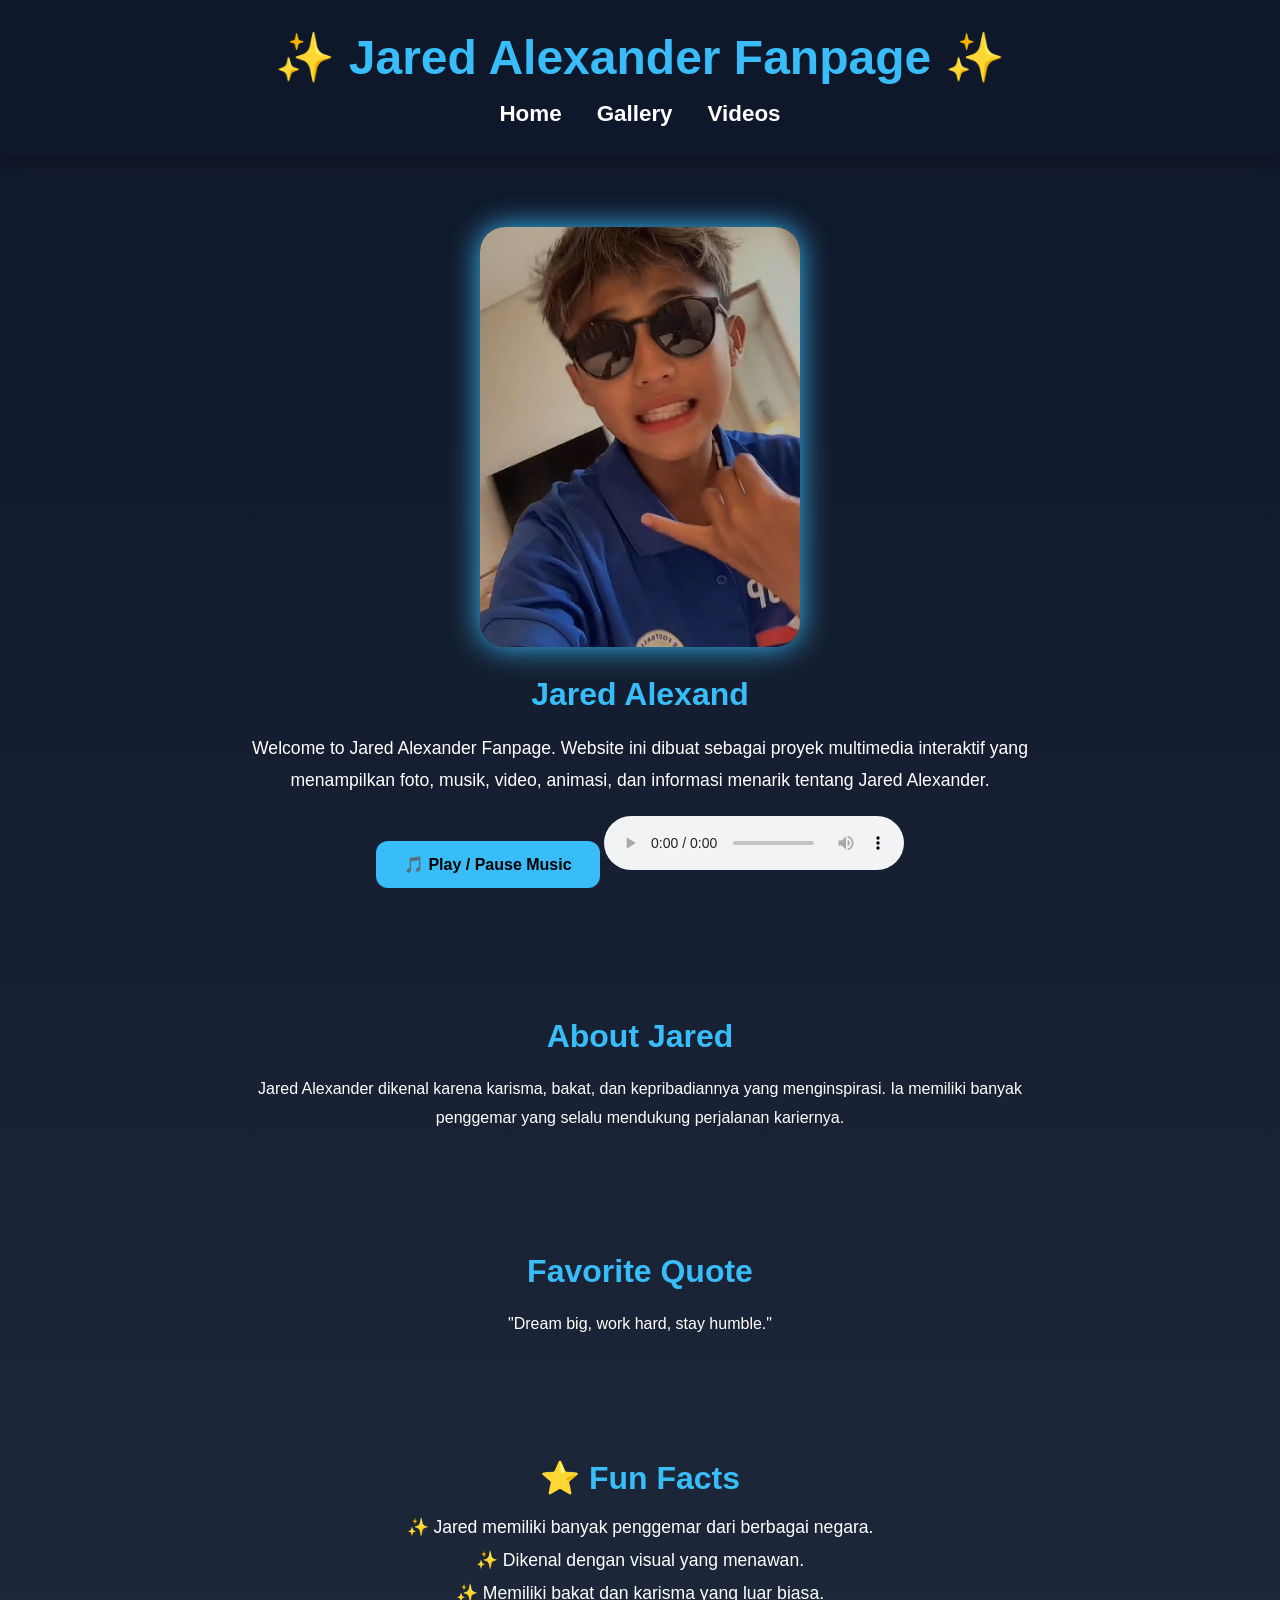
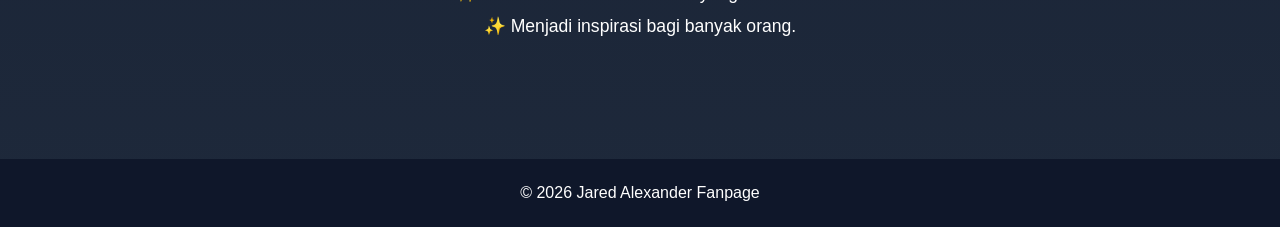
==== index.html @ 902d45a2 "Update index.html" ====
<!DOCTYPE html>
<html lang="id">
<head>
    <meta charset="UTF-8">
    <meta name="viewport" content="width=device-width, initial-scale=1.0">
    <title>Jared Alexander Fanpage</title>
    <link rel="stylesheet" href="style.css">
</head>
<body>

<header>
    <h1>✨ Jared Alexander Fanpage ✨</h1>

    <nav>
        <a href="index.html">Home</a>
        <a href="gallery.html">Gallery</a>
        <a href="videos.html">Videos</a>
    </nav>
</header>

<section class="hero">

    <img src="jared1.jpg" alt="Jared Alexander">

    <h2 id="typing"></h2>

    <p>
        Welcome to Jared Alexander Fanpage.
        Website ini dibuat sebagai proyek multimedia interaktif yang menampilkan foto, musik, video, animasi, dan informasi menarik tentang Jared Alexander.
    </p>

    <button onclick="toggleMusic()">
        🎵 Play / Pause Music
    </button>

    <audio controls>
    <source src="aboutyou.mp3" type="audio/mpeg">
</audio>

</section>

<section class="about">
    <h2>About Jared</h2>

    <p>
        Jared Alexander dikenal karena karisma, bakat, dan kepribadiannya yang menginspirasi. Ia memiliki banyak penggemar yang selalu mendukung perjalanan kariernya.
    </p>
</section>

<section class="quote">
    <h2>Favorite Quote</h2>

    <p>
        "Dream big, work hard, stay humble."
    </p>
</section>

<section class="facts">

    <h2>⭐ Fun Facts</h2>

    <ul>
        <li>✨ Jared memiliki banyak penggemar dari berbagai negara.</li>
        <li>✨ Dikenal dengan visual yang menawan.</li>
        <li>✨ Memiliki bakat dan karisma yang luar biasa.</li>
        <li>✨ Menjadi inspirasi bagi banyak orang.</li>
    </ul>

</section>

<footer>
    <p>© 2026 Jared Alexander Fanpage</p>
</footer>

<script src="script.js"></script>

</body>
</html>
---- style.css ----
/* RESET */
*{
    margin:0;
    padding:0;
    box-sizing:border-box;
    font-family:'Segoe UI',sans-serif;
}

/* BODY */
body{
    background:linear-gradient(to bottom,#0f172a,#1e293b);
    color:white;
    min-height:100vh;
}

/* HEADER */
header{
    background:#0f172a;
    text-align:center;
    padding:30px 20px;
    box-shadow:0 2px 15px rgba(0,0,0,.3);
}

header h1{
    color:#38bdf8;
    font-size:3rem;
    margin-bottom:15px;
}

/* NAVBAR */
nav{
    display:flex;
    justify-content:center;
    gap:35px;
}

nav a{
    color:white;
    text-decoration:none;
    font-size:1.4rem;
    font-weight:bold;
    transition:.3s;
}

nav a:hover{
    color:#38bdf8;
}

/* HERO */
.hero{
    text-align:center;
    padding:70px 20px;
}

.hero img{
    width:320px;
    height:420px;
    object-fit:cover;
    border-radius:25px;
    box-shadow:0 0 30px #38bdf8;
}

.hero h2{
    margin-top:25px;
    color:#38bdf8;
    font-size:2rem;
}

.hero p{
    max-width:800px;
    margin:20px auto;
    line-height:1.8;
    font-size:1.1rem;
}

/* BUTTON */
button{
    background:#38bdf8;
    color:black;
    border:none;
    padding:14px 28px;
    border-radius:12px;
    cursor:pointer;
    font-weight:bold;
    font-size:1rem;
    transition:.3s;
}

button:hover{
    transform:scale(1.05);
    box-shadow:0 0 20px #38bdf8;
}

/* SECTION */
.about,
.quote,
.facts{
    text-align:center;
    padding:60px 20px;
}

.about h2,
.quote h2,
.facts h2{
    color:#38bdf8;
    margin-bottom:20px;
    font-size:2rem;
}

.about p,
.quote p{
    max-width:800px;
    margin:auto;
    line-height:1.8;
}

.facts ul{
    list-style:none;
}

.facts li{
    margin:12px 0;
    font-size:1.1rem;
}

/* GALLERY */
.gallery-hero{
    text-align:center;
    padding:60px 20px 20px;
}

.gallery-hero h2{
    color:#38bdf8;
    font-size:3rem;
    margin-bottom:10px;
}

.gallery-hero p{
    color:#cbd5e1;
}

.gallery{
    max-width:1300px;
    margin:auto;
    padding:40px;
    display:grid;
    grid-template-columns:repeat(auto-fit,minmax(250px,1fr));
    gap:30px;
}

.card{
    display:flex;
    justify-content:center;
}

.card img{
    width:100%;
    max-width:280px;
    height:380px;
    object-fit:cover;
    border-radius:20px;
    transition:.4s;
    box-shadow:0 0 15px rgba(56,189,248,.4);
}

.card img:hover{
    transform:translateY(-10px) scale(1.03);
    box-shadow:0 0 25px #38bdf8;
}

/* MUSIC BUTTON */
.music-btn-container{
    text-align:center;
    margin:50px 0;
}

.music-btn{
    background:#38bdf8;
    color:black;
    padding:14px 28px;
    border:none;
    border-radius:12px;
    font-weight:bold;
}

/* VIDEO PAGE */
.video-page{
    text-align:center;
    padding:60px 20px;
}

.video-page h2{
    color:#38bdf8;
    font-size:2.5rem;
    margin-bottom:30px;
}

.youtube-container{
    display:flex;
    justify-content:center;
    align-items:center;
    width:100%;
}

.youtube-container iframe{
    width:90%;
    max-width:1100px;
    height:620px;
    border:none;
    border-radius:20px;
    box-shadow:0 0 25px rgba(56,189,248,.5);
}

.video-info{
    text-align:center;
    padding:40px 20px 80px;
}

.video-info h2{
    color:#38bdf8;
    margin-bottom:15px;
}

.video-info p{
    max-width:800px;
    margin:auto;
    line-height:1.8;
}

/* FOOTER */
footer{
    background:#0f172a;
    text-align:center;
    padding:25px;
    margin-top:50px;
}

/* MOBILE */
@media(max-width:768px){

    header h1{
        font-size:2rem;
    }

    nav{
        flex-wrap:wrap;
        gap:15px;
    }

    nav a{
        font-size:1rem;
    }

    .hero img{
        width:250px;
        height:330px;
    }

    .gallery{
        padding:20px;
    }

    .youtube-container iframe{
        width:95%;
        height:250px;
    }
}
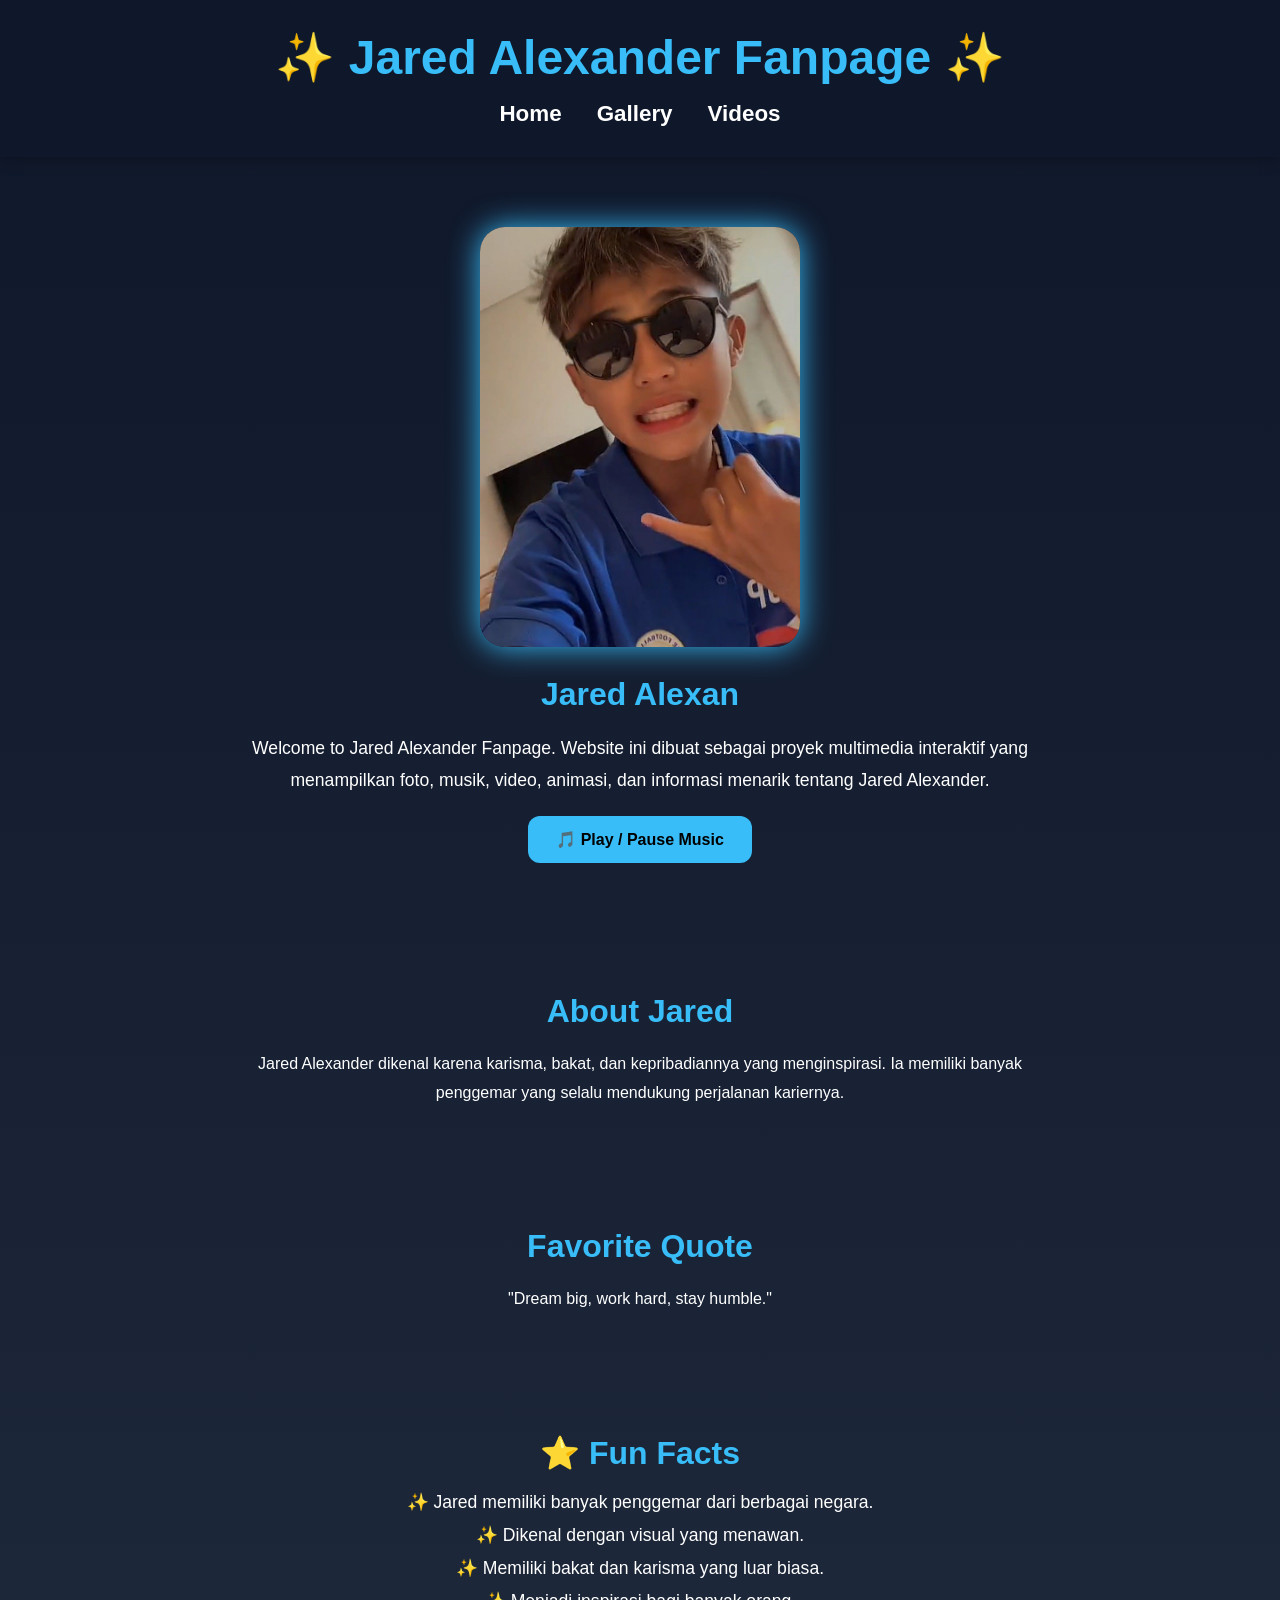
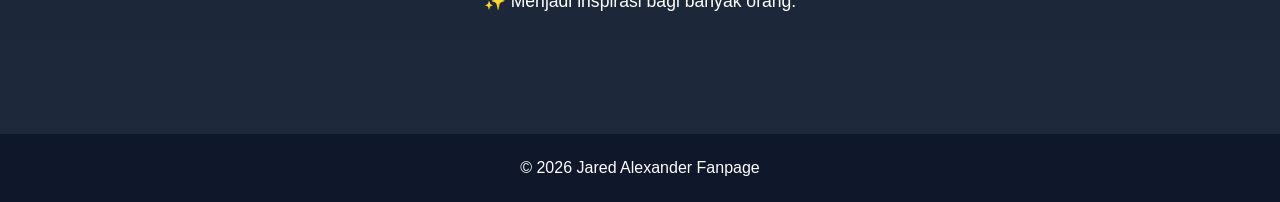
==== commit 47a080db: "Update index.html" ====
--- a/index.html
+++ b/index.html
@@ -33,9 +33,9 @@
         🎵 Play / Pause Music
     </button>
 
-    <audio controls>
+   <audio id="music" loop>
     <source src="aboutyou.mp3" type="audio/mpeg">
-</audio>
+        </audio>
 
 </section>
 
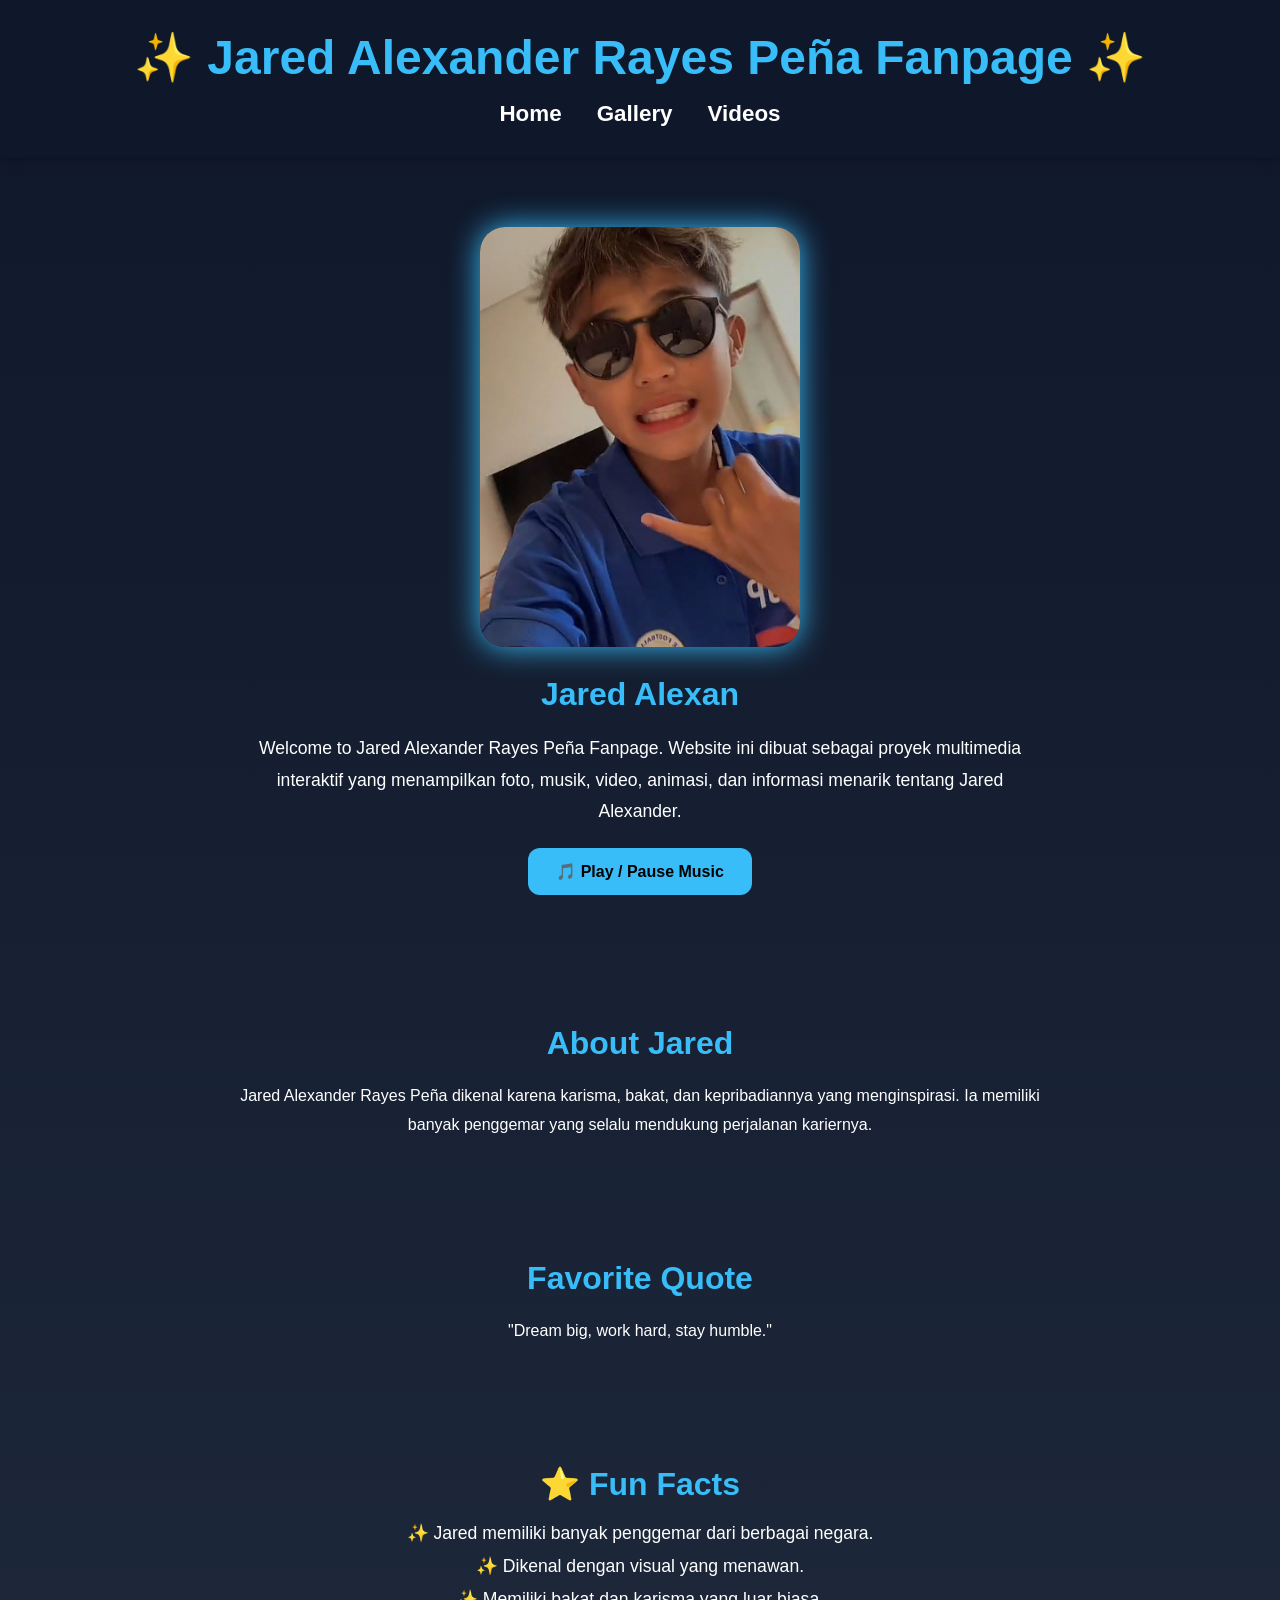
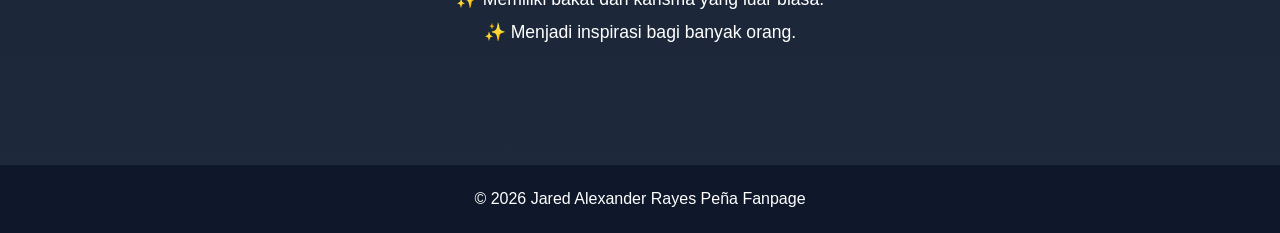
==== commit bfdf2c13: "Update index.html" ====
--- a/index.html
+++ b/index.html
@@ -9,7 +9,7 @@
 <body>
 
 <header>
-    <h1>✨ Jared Alexander Fanpage ✨</h1>
+    <h1>✨ Jared Alexander Rayes Peña Fanpage ✨</h1>
 
     <nav>
         <a href="index.html">Home</a>
@@ -20,12 +20,12 @@
 
 <section class="hero">
 
-    <img src="jared1.jpg" alt="Jared Alexander">
+    <img src="jared1.jpg" alt="Jared Alexander Rayes Peña">
 
     <h2 id="typing"></h2>
 
     <p>
-        Welcome to Jared Alexander Fanpage.
+        Welcome to Jared Alexander Rayes Peña Fanpage.
         Website ini dibuat sebagai proyek multimedia interaktif yang menampilkan foto, musik, video, animasi, dan informasi menarik tentang Jared Alexander.
     </p>
 
@@ -43,7 +43,7 @@
     <h2>About Jared</h2>
 
     <p>
-        Jared Alexander dikenal karena karisma, bakat, dan kepribadiannya yang menginspirasi. Ia memiliki banyak penggemar yang selalu mendukung perjalanan kariernya.
+        Jared Alexander Rayes Peña dikenal karena karisma, bakat, dan kepribadiannya yang menginspirasi. Ia memiliki banyak penggemar yang selalu mendukung perjalanan kariernya.
     </p>
 </section>
 
@@ -69,7 +69,7 @@
 </section>
 
 <footer>
-    <p>© 2026 Jared Alexander Fanpage</p>
+    <p>© 2026 Jared Alexander Rayes Peña Fanpage</p>
 </footer>
 
 <script src="script.js"></script>
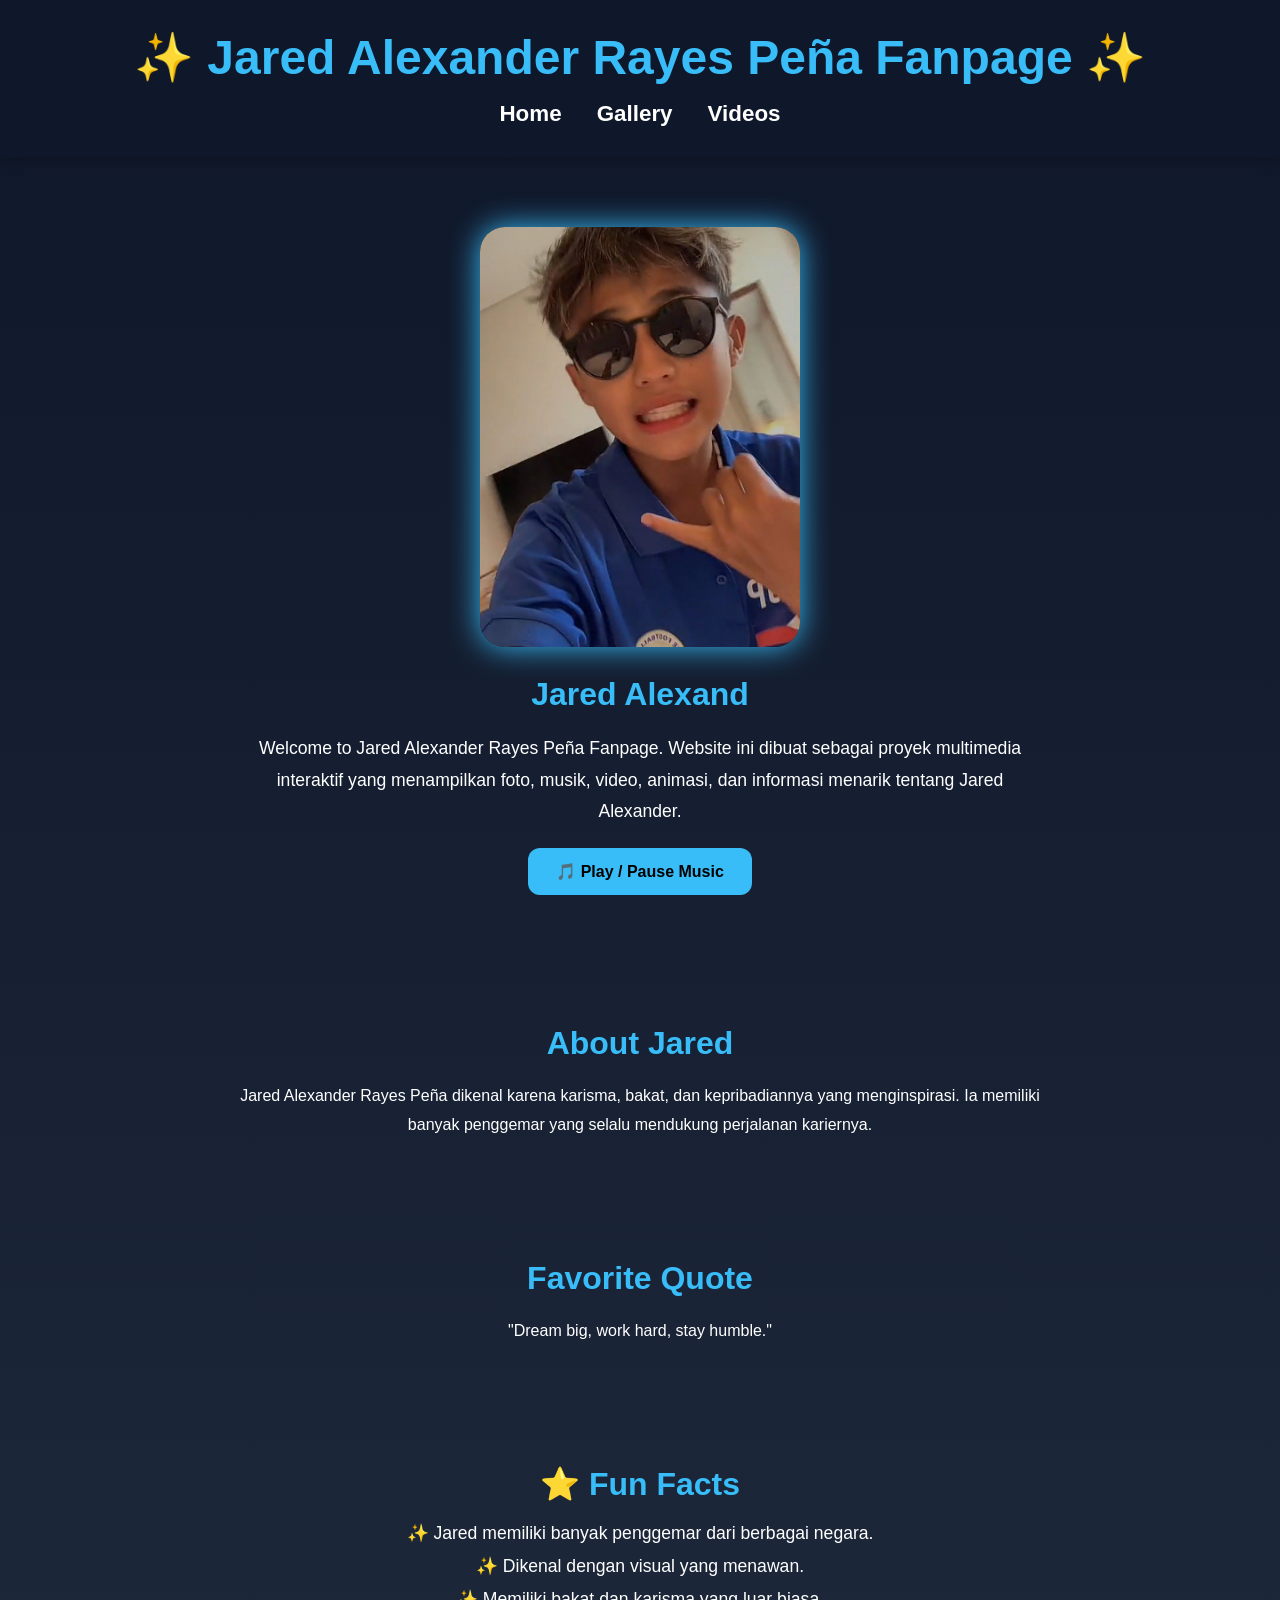
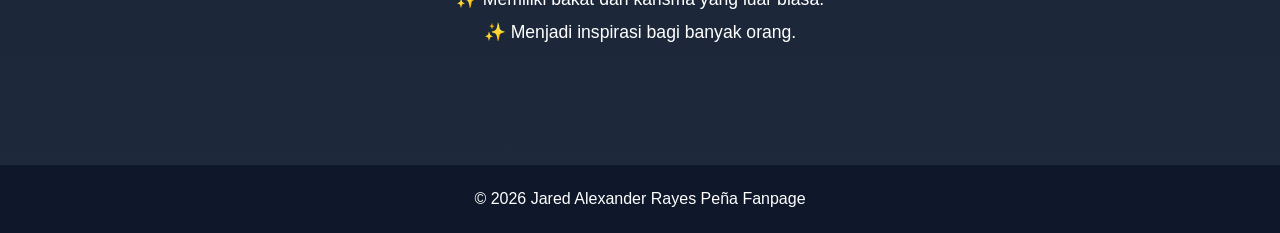
==== commit 0f774d8f: "Update index.html" ====
--- a/index.html
+++ b/index.html
@@ -3,7 +3,7 @@
 <head>
     <meta charset="UTF-8">
     <meta name="viewport" content="width=device-width, initial-scale=1.0">
-    <title>Jared Alexander Fanpage</title>
+    <title>Jared Alexander Rayes Peña Fanpage</title>
     <link rel="stylesheet" href="style.css">
 </head>
 <body>
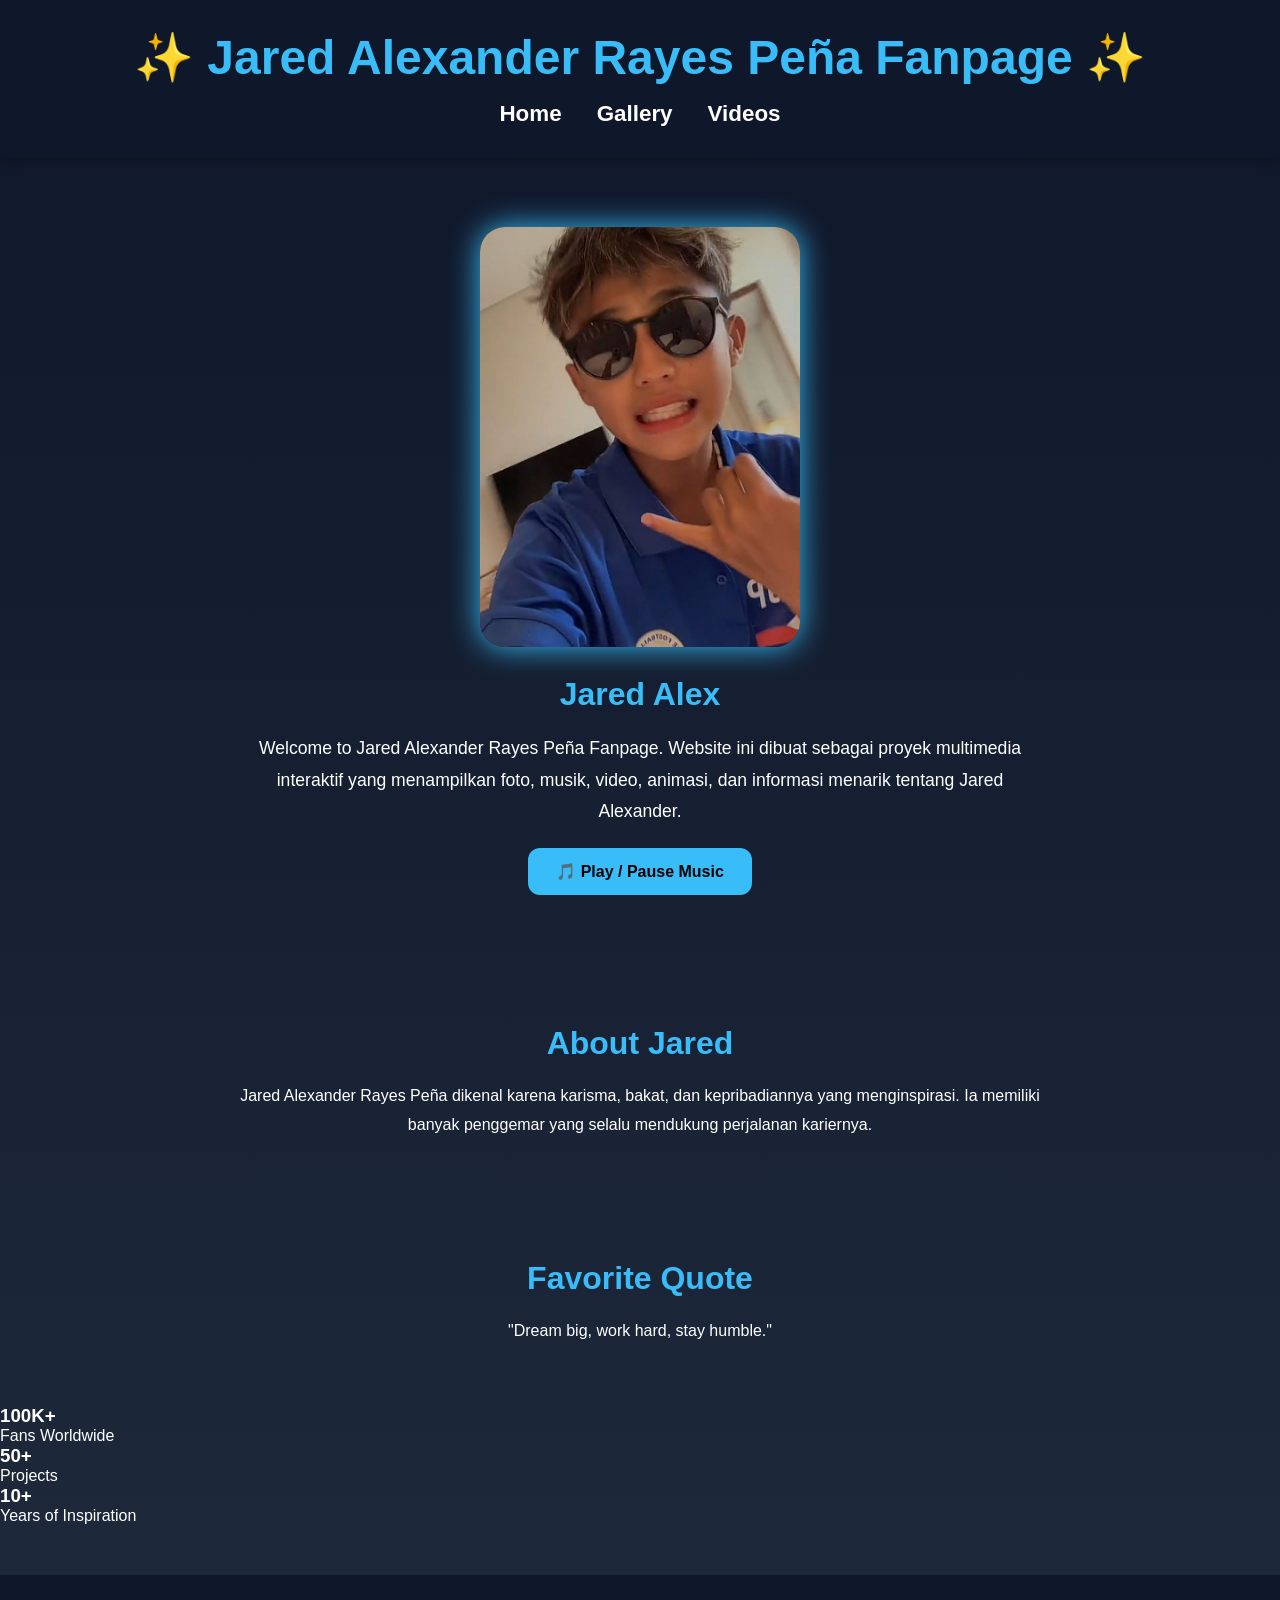
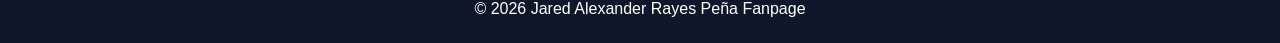
==== commit 35c01d92: "Update index.html" ====
--- a/index.html
+++ b/index.html
@@ -55,19 +55,24 @@
     </p>
 </section>
 
-<section class="facts">
+<section class="stats">
 
-    <h2>⭐ Fun Facts</h2>
+    <div class="stat-box">
+        <h3>100K+</h3>
+        <p>Fans Worldwide</p>
+    </div>
 
-    <ul>
-        <li>✨ Jared memiliki banyak penggemar dari berbagai negara.</li>
-        <li>✨ Dikenal dengan visual yang menawan.</li>
-        <li>✨ Memiliki bakat dan karisma yang luar biasa.</li>
-        <li>✨ Menjadi inspirasi bagi banyak orang.</li>
-    </ul>
+    <div class="stat-box">
+        <h3>50+</h3>
+        <p>Projects</p>
+    </div>
+
+    <div class="stat-box">
+        <h3>10+</h3>
+        <p>Years of Inspiration</p>
+    </div>
 
 </section>
-
 <footer>
     <p>© 2026 Jared Alexander Rayes Peña Fanpage</p>
 </footer>
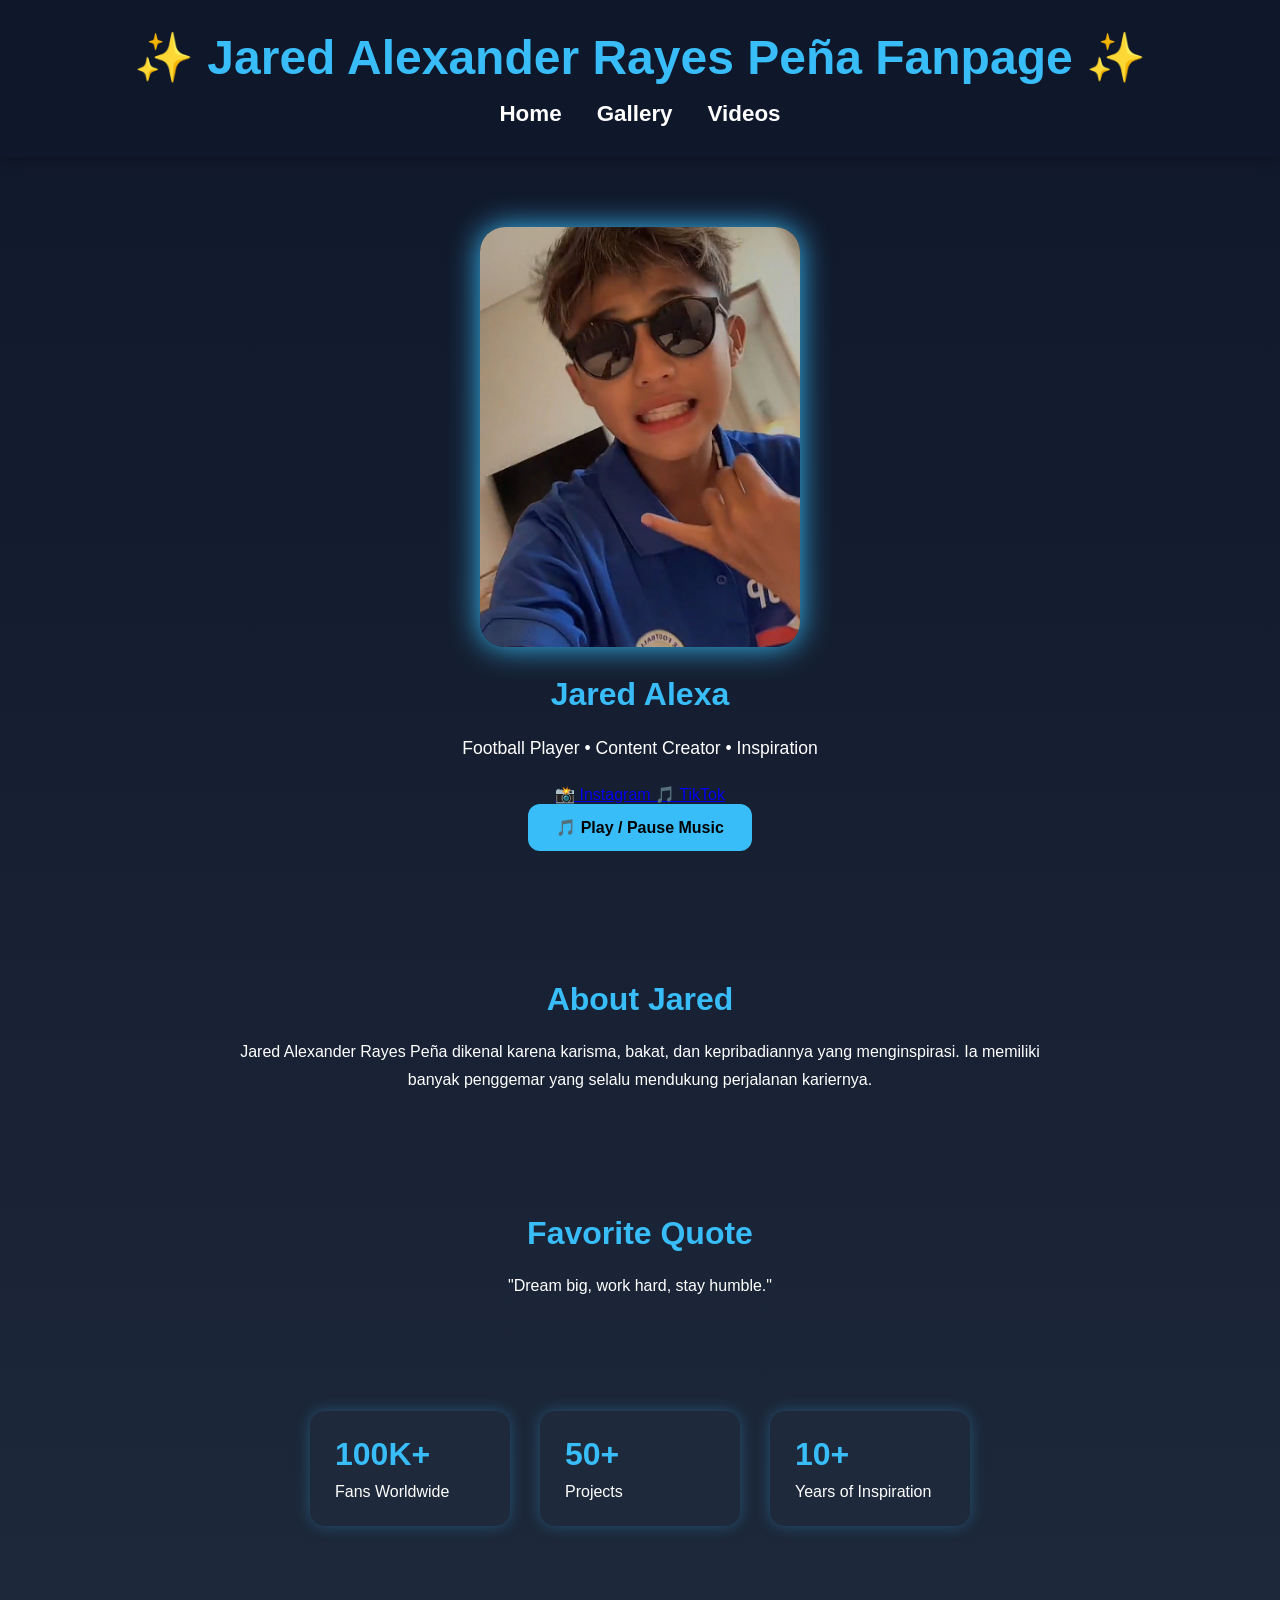
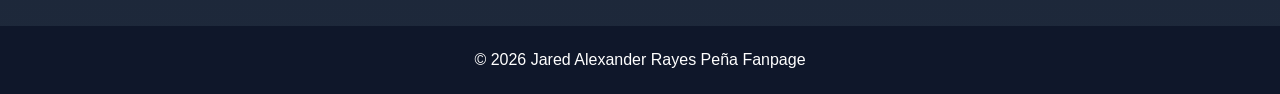
==== commit 6439c649: "Update index.html" ====
--- a/index.html
+++ b/index.html
@@ -20,22 +20,33 @@
 
 <section class="hero">
 
-    <img src="jared1.jpg" alt="Jared Alexander Rayes Peña">
+    <img src="jared1.jpg" alt="Jared Alexander">
 
     <h2 id="typing"></h2>
 
     <p>
-        Welcome to Jared Alexander Rayes Peña Fanpage.
-        Website ini dibuat sebagai proyek multimedia interaktif yang menampilkan foto, musik, video, animasi, dan informasi menarik tentang Jared Alexander.
+        Football Player • Content Creator • Inspiration
     </p>
+
+    <div class="social-links">
+
+        <a href="https://www.instagram.com/jaxpena10" target="_blank">
+            📸 Instagram
+        </a>
+
+        <a href="https://vt.tiktok.com/ZSCNe3Hde/" target="_blank">
+            🎵 TikTok
+        </a>
+
+    </div>
 
     <button onclick="toggleMusic()">
         🎵 Play / Pause Music
     </button>
 
-   <audio id="music" loop>
-    <source src="aboutyou.mp3" type="audio/mpeg">
-        </audio>
+    <audio id="music" loop>
+        <source src="aboutyou.mp3" type="audio/mpeg">
+    </audio>
 
 </section>
 
--- a/style.css
+++ b/style.css
@@ -164,8 +164,8 @@
 }
 
 .card img:hover{
-    transform:translateY(-10px) scale(1.03);
-    box-shadow:0 0 25px #38bdf8;
+    transform:translateY(-15px) scale(1.08);
+    box-shadow:0 0 35px #38bdf8;
 }
 
 /* MUSIC BUTTON */
@@ -226,7 +226,33 @@
     margin:auto;
     line-height:1.8;
 }
-
+.stats{
+    display:flex;
+    justify-content:center;
+    gap:30px;
+    flex-wrap:wrap;
+    padding:50px 20px;
+}
+
+.stat-box{
+    background:#1e293b;
+    padding:25px;
+    min-width:200px;
+    border-radius:15px;
+    box-shadow:0 0 15px rgba(56,189,248,.3);
+    transition:.3s;
+}
+
+.stat-box:hover{
+    transform:translateY(-10px);
+    box-shadow:0 0 25px #38bdf8;
+}
+
+.stat-box h3{
+    color:#38bdf8;
+    font-size:2rem;
+    margin-bottom:10px;
+}
 /* FOOTER */
 footer{
     background:#0f172a;
@@ -234,6 +260,32 @@
     padding:25px;
     margin-top:50px;
 }
+/* FOOTER */
+footer{
+    background:#0f172a;
+    text-align:center;
+    padding:25px;
+    margin-top:50px;
+}
+
+/* ANIMASI GALLERY */
+.card{
+    display:flex;
+    justify-content:center;
+    animation:fadeUp .8s ease;
+}
+
+@keyframes fadeUp{
+    from{
+        opacity:0;
+        transform:translateY(30px);
+    }
+
+    to{
+        opacity:1;
+        transform:translateY(0);
+    }
+}
 
 /* MOBILE */
 @media(max-width:768px){
@@ -247,6 +299,20 @@
         gap:15px;
     }
 
+    ...
+}
+/* MOBILE */
+@media(max-width:768px){
+
+    header h1{
+        font-size:2rem;
+    }
+
+    nav{
+        flex-wrap:wrap;
+        gap:15px;
+    }
+
     nav a{
         font-size:1rem;
     }
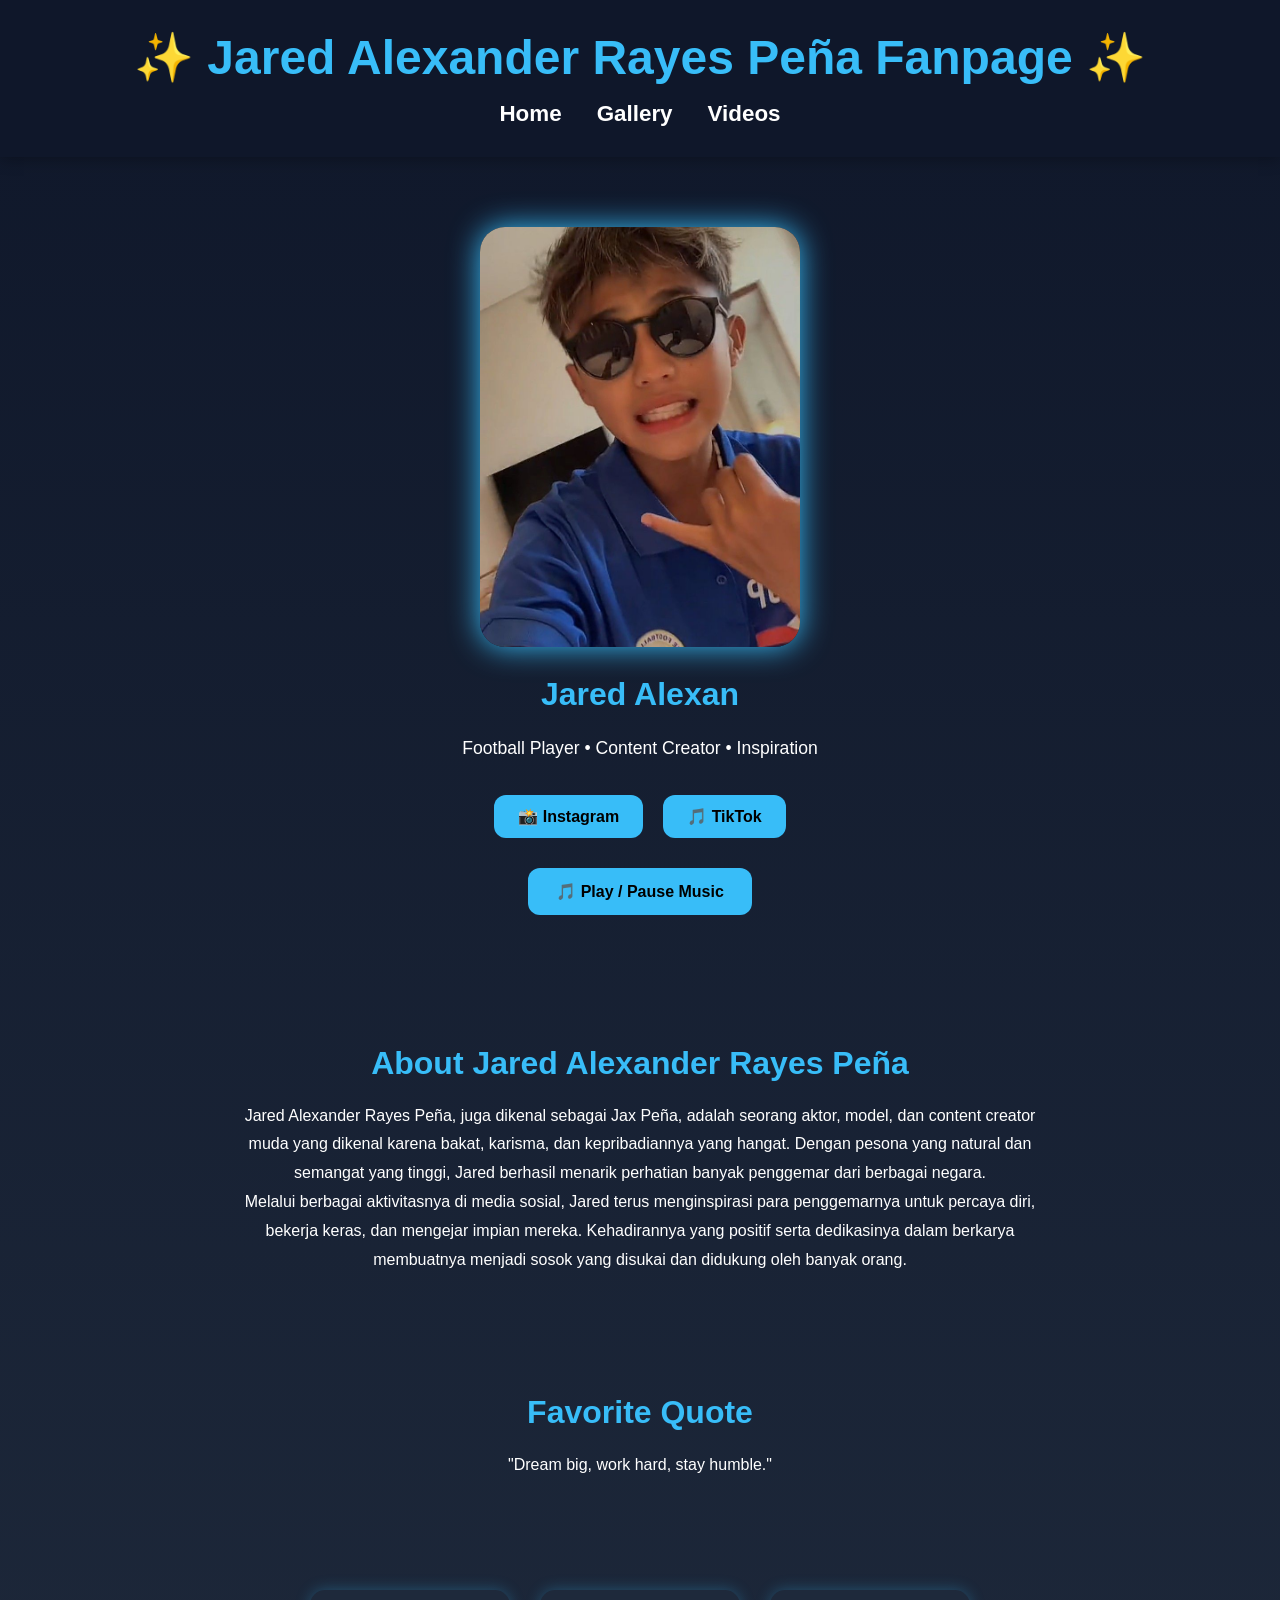
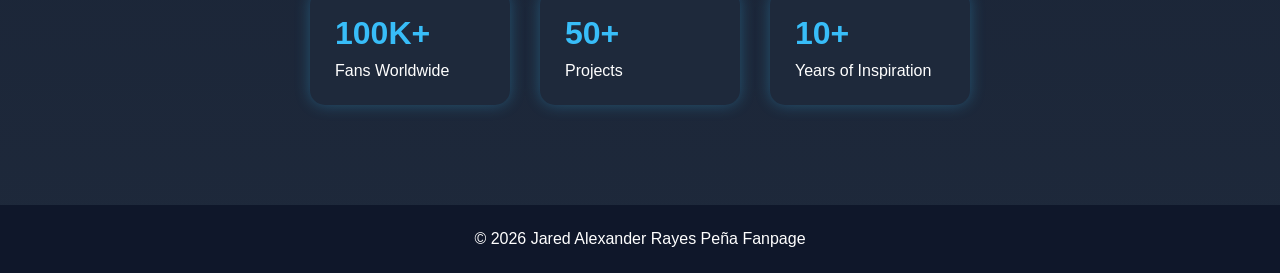
==== commit d079acdb: "Update index.html" ====
--- a/index.html
+++ b/index.html
@@ -51,10 +51,14 @@
 </section>
 
 <section class="about">
-    <h2>About Jared</h2>
+    <h2>About Jared Alexander Rayes Peña</h2>
 
     <p>
-        Jared Alexander Rayes Peña dikenal karena karisma, bakat, dan kepribadiannya yang menginspirasi. Ia memiliki banyak penggemar yang selalu mendukung perjalanan kariernya.
+        Jared Alexander Rayes Peña, juga dikenal sebagai Jax Peña, adalah seorang aktor, model, dan content creator muda yang dikenal karena bakat, karisma, dan kepribadiannya yang hangat. Dengan pesona yang natural dan semangat yang tinggi, Jared berhasil menarik perhatian banyak penggemar dari berbagai negara.
+    </p>
+
+    <p>
+        Melalui berbagai aktivitasnya di media sosial, Jared terus menginspirasi para penggemarnya untuk percaya diri, bekerja keras, dan mengejar impian mereka. Kehadirannya yang positif serta dedikasinya dalam berkarya membuatnya menjadi sosok yang disukai dan didukung oleh banyak orang.
     </p>
 </section>
 
--- a/style.css
+++ b/style.css
@@ -72,7 +72,28 @@
     line-height:1.8;
     font-size:1.1rem;
 }
-
+.social-links{
+    display:flex;
+    justify-content:center;
+    gap:20px;
+    flex-wrap:wrap;
+    margin:30px 0;
+}
+
+.social-links a{
+    background:#38bdf8;
+    color:black;
+    text-decoration:none;
+    padding:12px 24px;
+    border-radius:12px;
+    font-weight:bold;
+    transition:.3s;
+}
+
+.social-links a:hover{
+    transform:translateY(-5px);
+    box-shadow:0 0 20px #38bdf8;
+}
 /* BUTTON */
 button{
     background:#38bdf8;
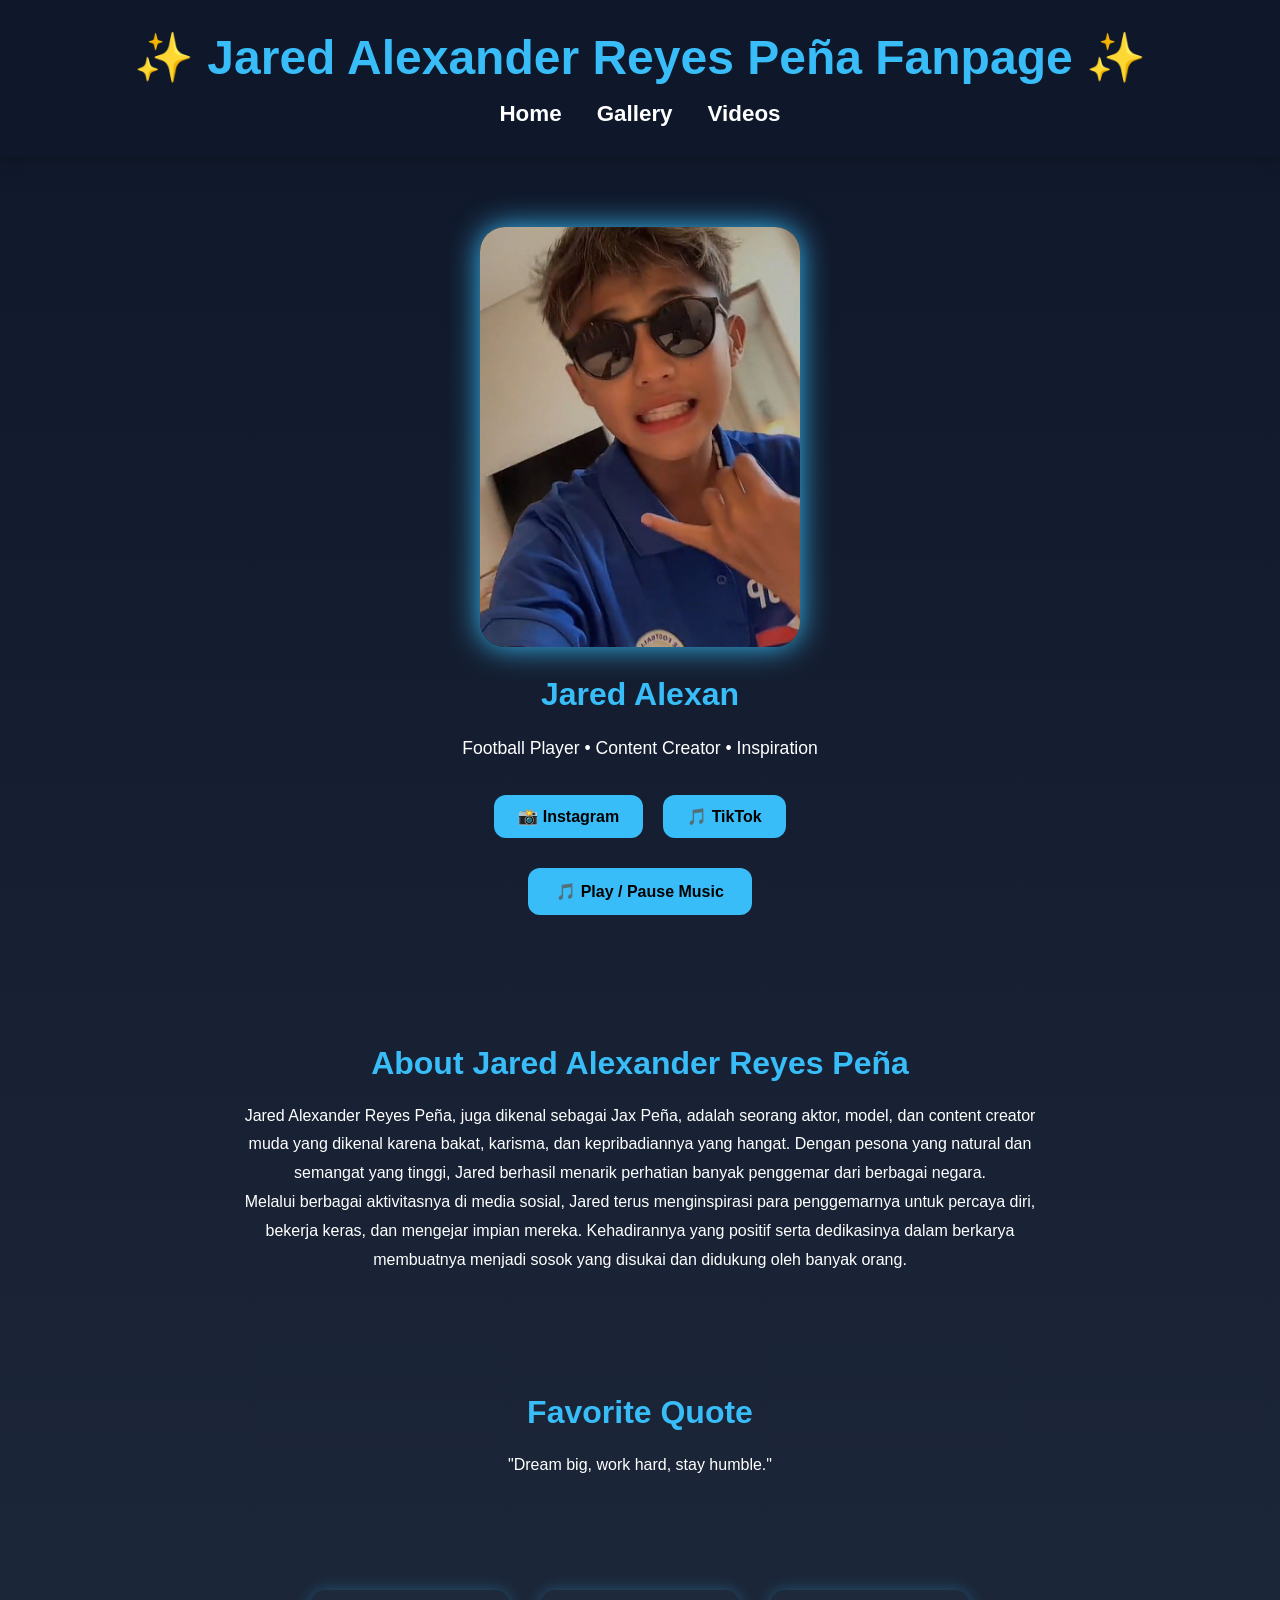
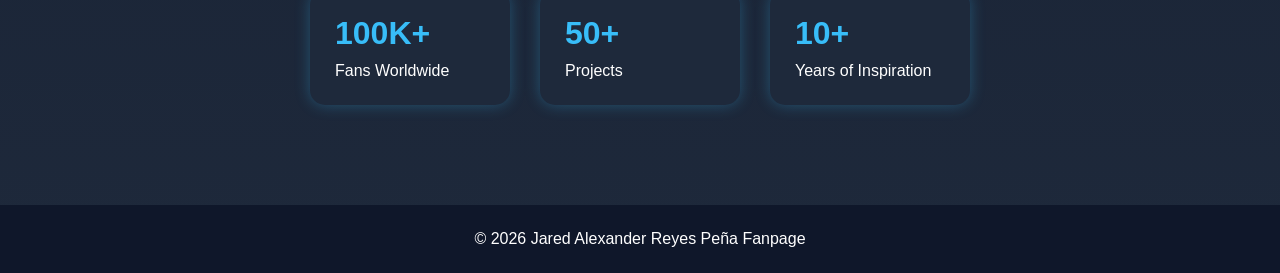
==== commit 9f7e8f79: "Update index.html" ====
--- a/index.html
+++ b/index.html
@@ -3,13 +3,13 @@
 <head>
     <meta charset="UTF-8">
     <meta name="viewport" content="width=device-width, initial-scale=1.0">
-    <title>Jared Alexander Rayes Peña Fanpage</title>
+    <title>Jared Alexander Reyes Peña Fanpage</title>
     <link rel="stylesheet" href="style.css">
 </head>
 <body>
 
 <header>
-    <h1>✨ Jared Alexander Rayes Peña Fanpage ✨</h1>
+    <h1>✨ Jared Alexander Reyes Peña Fanpage ✨</h1>
 
     <nav>
         <a href="index.html">Home</a>
@@ -20,7 +20,7 @@
 
 <section class="hero">
 
-    <img src="jared1.jpg" alt="Jared Alexander">
+    <img src="jared1.jpg" alt="Jared Alexander Reyes Peña">
 
     <h2 id="typing"></h2>
 
@@ -51,10 +51,10 @@
 </section>
 
 <section class="about">
-    <h2>About Jared Alexander Rayes Peña</h2>
+    <h2>About Jared Alexander Reyes Peña</h2>
 
     <p>
-        Jared Alexander Rayes Peña, juga dikenal sebagai Jax Peña, adalah seorang aktor, model, dan content creator muda yang dikenal karena bakat, karisma, dan kepribadiannya yang hangat. Dengan pesona yang natural dan semangat yang tinggi, Jared berhasil menarik perhatian banyak penggemar dari berbagai negara.
+        Jared Alexander Reyes Peña, juga dikenal sebagai Jax Peña, adalah seorang aktor, model, dan content creator muda yang dikenal karena bakat, karisma, dan kepribadiannya yang hangat. Dengan pesona yang natural dan semangat yang tinggi, Jared berhasil menarik perhatian banyak penggemar dari berbagai negara.
     </p>
 
     <p>
@@ -89,7 +89,7 @@
 
 </section>
 <footer>
-    <p>© 2026 Jared Alexander Rayes Peña Fanpage</p>
+    <p>© 2026 Jared Alexander Reyes Peña Fanpage</p>
 </footer>
 
 <script src="script.js"></script>
